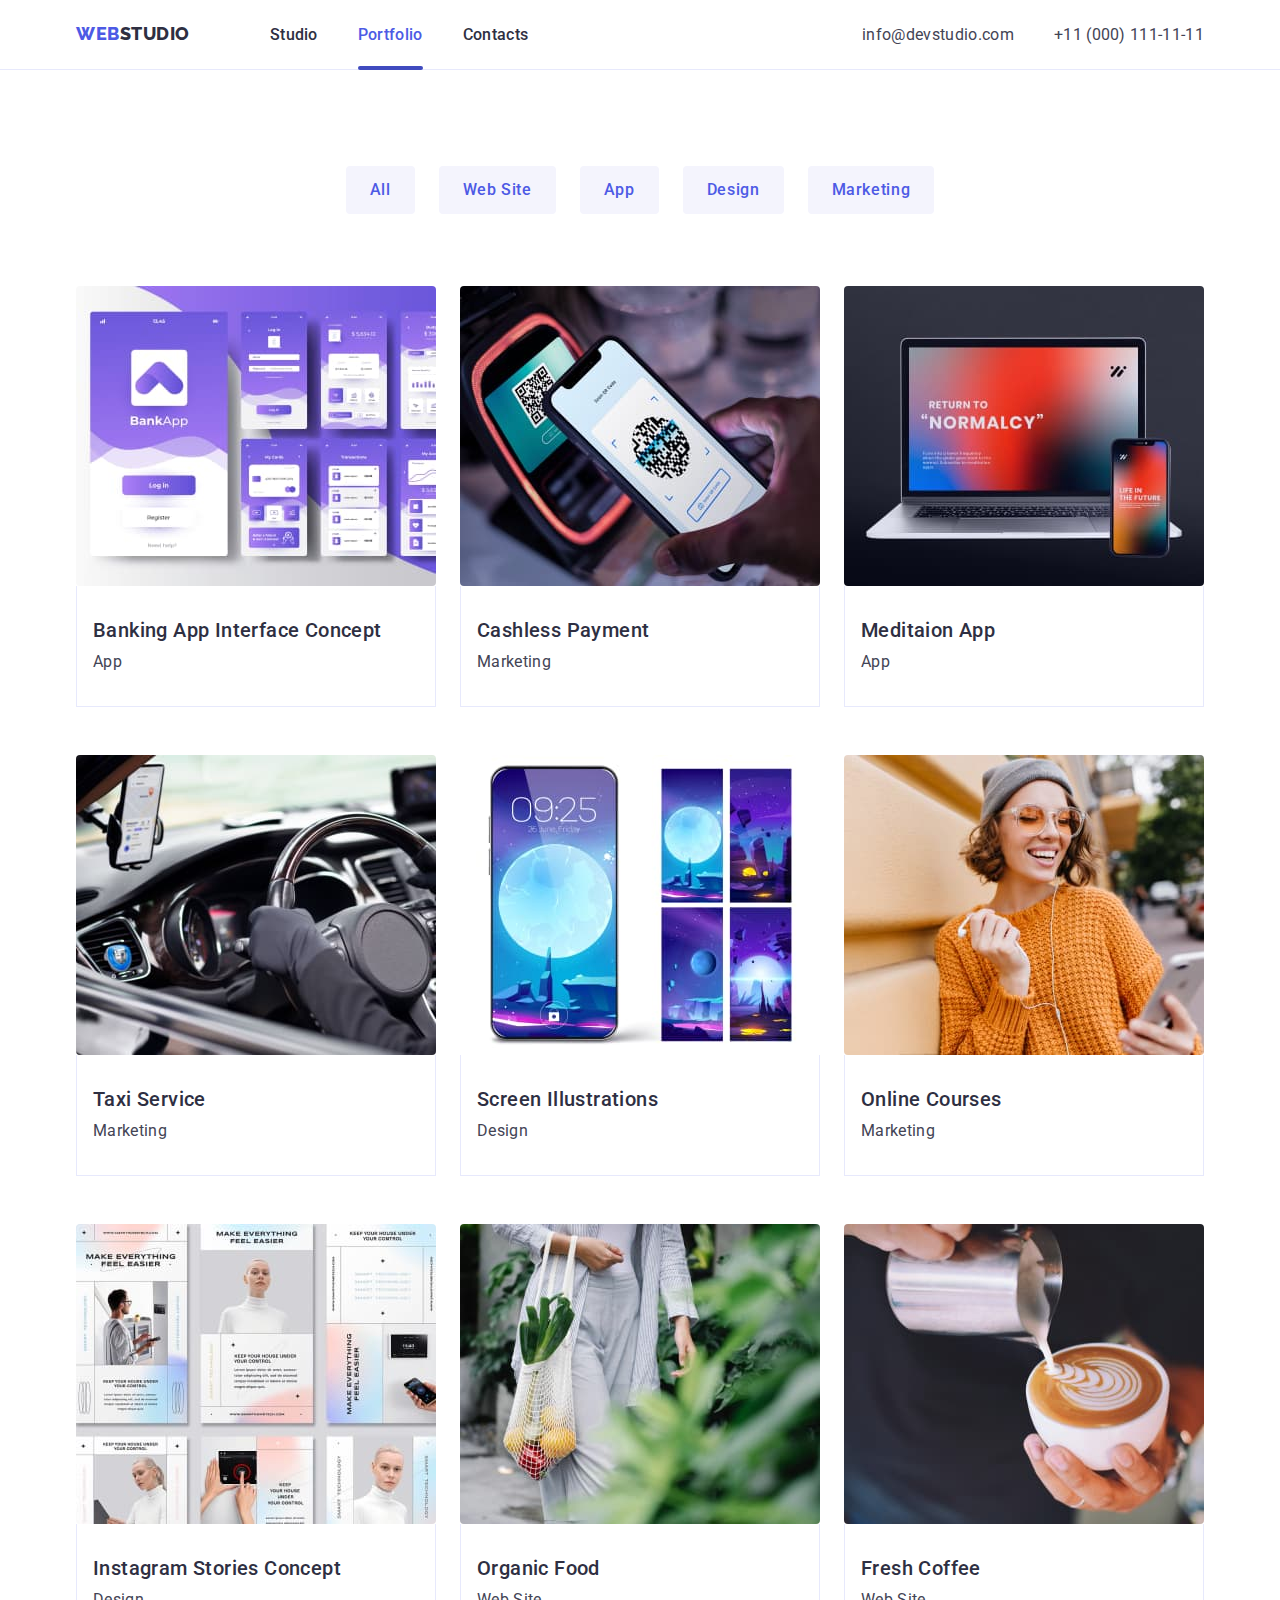
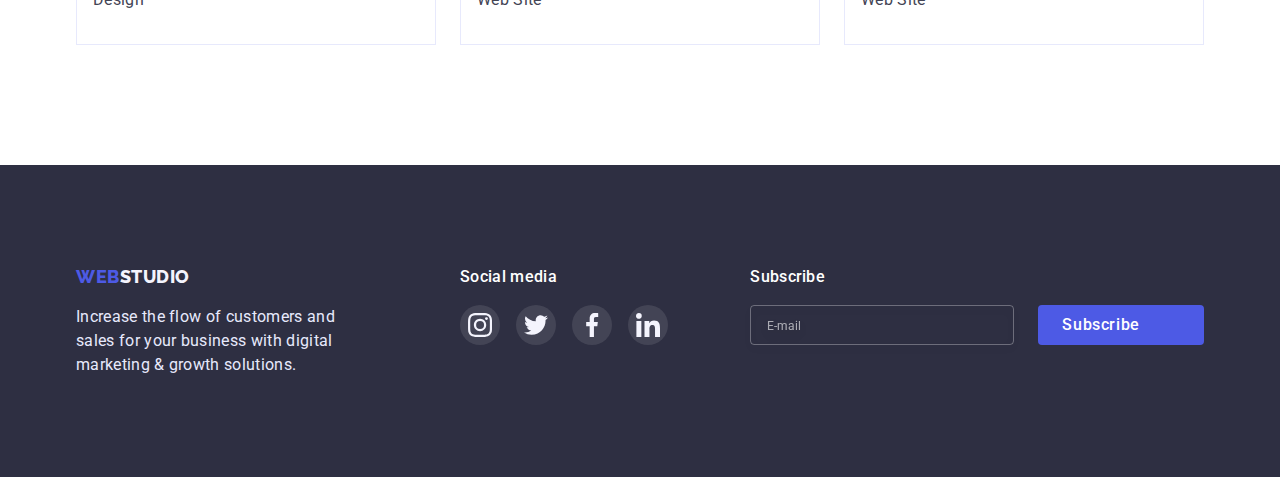
==== portfolio.html @ 15697e09 "Initial commit" ====
<!DOCTYPE html>
<html lang="en">
  <head>
    <meta charset="UTF-8" />
    <meta http-equiv="X-UA-Compatible" content="IE=edge" />
    <meta name="viewport" content="width=device-width, initial-scale=1.0" />
    <meta name="description" content="HomeWork Page" />
    <meta name="keywords" content="homework, Figma, GitHub" />
    <meta name="author" content="Dmytro Frolin" />
    <link rel="preconnect" href="https://fonts.googleapis.com" />
    <link rel="preconnect" href="https://fonts.gstatic.com" crossorigin />
    <link
      href="https://fonts.googleapis.com/css2?family=Raleway:ital,wght@0,800;1,800&family=Roboto:ital,wght@0,400;0,500;0,700;0,900;1,400;1,500;1,700;1,900&display=swap"
      rel="stylesheet"
    />
    <link
      rel="stylesheet"
      href="https://cdnjs.cloudflare.com/ajax/libs/modern-normalize/1.0.0/modern-normalize.min.css"
    />
    <link rel="stylesheet" href="./css/styles.css" />
    <title>Portfolio</title>
  </head>
  <body>
    <header class="header">
      <div class="container">
        <nav>
          <a class="header__logo" href="./index.html"
            ><span class="header__logo--iris">Web</span>Studio</a
          >
          <ul class="menu">
            <li class="menu__list">
              <a class="menu__list-text" href="./index.html">Studio</a>
            </li>
            <li class="menu__list">
              <a class="menu__list-text current" href="./portfolio.html">Portfolio</a>
            </li>
            <li class="menu__list">
              <a class="menu__list-text" href="#">Contacts</a>
            </li>
          </ul>
        </nav>
        <address class="addres">
          <ul class="address__list">
            <li class="address__link">
              <a class="address__link-text" href="mailto:info@devstudio.com">info@devstudio.com</a>
            </li>
            <li class="address__link">
              <a class="address__link-text" href="tel:+110001111111">+11 (000) 111-11-11</a>
            </li>
          </ul>
        </address>
      </div>
    </header>
    <main>
      <section class="portfolio">
        <div class="container">
          <h1 class="visually-hidden">Portfolio</h1>
          <ul class="filter">
            <li>
              <button class="filter__button" type="button">All</button>
            </li>
            <li>
              <button class="filter__button" type="button">Web Site</button>
            </li>
            <li>
              <button class="filter__button" type="button">App</button>
            </li>
            <li>
              <button class="filter__button" type="button">Design</button>
            </li>
            <li>
              <button class="filter__button" type="button">Marketing</button>
            </li>
          </ul>
          <ul class="portfolio__list">
            <li class="portfolio__item">
              <a class="portfolio__link" href="#">
                <div class="thumb">
                  <img
                    class="portfolio__image"
                    src="./images/bankingapp.jpg"
                    alt="Banking app"
                    width="360"
                  />
                  <div class="thumb__overlay">
                    <p class="thumb__text">
                      14 Stylish and User-Friendly App Design Concepts · Task Manager App · Calorie
                      Tracker App · Exotic Fruit Ecommerce App · Cloud Storage App
                    </p>
                  </div>
                </div>
                <div class="portfolio__wrapper">
                  <h2 class="portfolio__subtitle">Banking App Interface Concept</h2>
                  <p class="portfolio__text">App</p>
                </div>
              </a>
            </li>
            <li class="portfolio__item">
              <a class="portfolio__link" href="#">
                <div class="thumb">
                  <img
                    class="portfolio__image"
                    src="./images/cashlesspayment.jpg"
                    alt="Cashless payment"
                    width="360"
                  />
                  <div class="thumb__overlay">
                    <p class="thumb__text">
                      14 Stylish and User-Friendly App Design Concepts · Task Manager App · Calorie
                      Tracker App · Exotic Fruit Ecommerce App · Cloud Storage App
                    </p>
                  </div>
                </div>
                <div class="portfolio__wrapper">
                  <h2 class="portfolio__subtitle">Cashless Payment</h2>
                  <p class="portfolio__text">Marketing</p>
                </div>
              </a>
            </li>
            <li class="portfolio__item">
              <a class="portfolio__link" href="#">
                <div class="thumb">
                  <img
                    class="portfolio__image"
                    src="./images/mediationapp.jpg"
                    alt="Mediation app"
                    width="360"
                  />
                  <div class="thumb__overlay">
                    <p class="thumb__text">
                      14 Stylish and User-Friendly App Design Concepts · Task Manager App · Calorie
                      Tracker App · Exotic Fruit Ecommerce App · Cloud Storage App
                    </p>
                  </div>
                </div>
                <div class="portfolio__wrapper">
                  <h2 class="portfolio__subtitle">Meditaion App</h2>
                  <p class="portfolio__text">App</p>
                </div>
              </a>
            </li>
            <li class="portfolio__item">
              <a class="portfolio__link" href="#">
                <div class="thumb">
                  <img
                    class="portfolio__image"
                    src="./images/taxiservice.jpg"
                    alt="Taxi service"
                    width="360"
                  />
                  <div class="thumb__overlay">
                    <p class="thumb__text">
                      14 Stylish and User-Friendly App Design Concepts · Task Manager App · Calorie
                      Tracker App · Exotic Fruit Ecommerce App · Cloud Storage App
                    </p>
                  </div>
                </div>
                <div class="portfolio__wrapper">
                  <h2 class="portfolio__subtitle">Taxi Service</h2>
                  <p class="portfolio__text">Marketing</p>
                </div>
              </a>
            </li>
            <li class="portfolio__item">
              <a class="portfolio__link" href="#">
                <div class="thumb">
                  <img
                    class="portfolio__image"
                    src="./images/screenillustrations.jpg"
                    alt="Screen Illustrations"
                    width="360"
                  />
                  <div class="thumb__overlay">
                    <p class="thumb__text">
                      14 Stylish and User-Friendly App Design Concepts · Task Manager App · Calorie
                      Tracker App · Exotic Fruit Ecommerce App · Cloud Storage App
                    </p>
                  </div>
                </div>
                <div class="portfolio__wrapper">
                  <h2 class="portfolio__subtitle">Screen Illustrations</h2>
                  <p class="portfolio__text">Design</p>
                </div>
              </a>
            </li>
            <li class="portfolio__item">
              <a class="portfolio__link" href="#">
                <div class="thumb">
                  <img
                    class="portfolio__image"
                    src="./images/onlinecourses.jpg"
                    alt="Online courses"
                    width="360"
                  />
                  <div class="thumb__overlay">
                    <p class="thumb__text">
                      14 Stylish and User-Friendly App Design Concepts · Task Manager App · Calorie
                      Tracker App · Exotic Fruit Ecommerce App · Cloud Storage App
                    </p>
                  </div>
                </div>
                <div class="portfolio__wrapper">
                  <h2 class="portfolio__subtitle">Online Courses</h2>
                  <p class="portfolio__text">Marketing</p>
                </div>
              </a>
            </li>
            <li class="portfolio__item">
              <a class="portfolio__link" href="#">
                <div class="thumb">
                  <img
                    class="portfolio__image"
                    src="./images/instagramstories.jpg"
                    alt="Instagram stories concept"
                    width="360"
                  />
                  <div class="thumb__overlay">
                    <p class="thumb__text">
                      14 Stylish and User-Friendly App Design Concepts · Task Manager App · Calorie
                      Tracker App · Exotic Fruit Ecommerce App · Cloud Storage App
                    </p>
                  </div>
                </div>
                <div class="portfolio__wrapper">
                  <h2 class="portfolio__subtitle">Instagram Stories Concept</h2>
                  <p class="portfolio__text">Design</p>
                </div>
              </a>
            </li>
            <li class="portfolio__item">
              <a class="portfolio__link" href="#">
                <div class="thumb">
                  <img
                    class="portfolio__image"
                    src="./images/organicfood.jpg"
                    alt="Organic food"
                    width="360"
                  />
                  <div class="thumb__overlay">
                    <p class="thumb__text">
                      14 Stylish and User-Friendly App Design Concepts · Task Manager App · Calorie
                      Tracker App · Exotic Fruit Ecommerce App · Cloud Storage App
                    </p>
                  </div>
                </div>
                <div class="portfolio__wrapper">
                  <h2 class="portfolio__subtitle">Organic Food</h2>
                  <p class="portfolio__text">Web Site</p>
                </div>
              </a>
            </li>
            <li class="portfolio__item">
              <a class="portfolio__link" href="#">
                <div class="thumb">
                  <img
                    class="portfolio__image"
                    src="./images/freshcoffee.jpg"
                    alt="Fresh coffee"
                    width="360"
                  />
                  <div class="thumb__overlay">
                    <p class="thumb__text">
                      14 Stylish and User-Friendly App Design Concepts · Task Manager App · Calorie
                      Tracker App · Exotic Fruit Ecommerce App · Cloud Storage App
                    </p>
                  </div>
                </div>
                <div class="portfolio__wrapper">
                  <h2 class="portfolio__subtitle">Fresh Coffee</h2>
                  <p class="portfolio__text">Web Site</p>
                </div>
              </a>
            </li>
          </ul>
        </div>
      </section>
    </main>
    <footer class="footer">
      <div class="container">
        <div class="wrapper--first">
          <a class="footer__logo" href="./index.html">
            <span class="footer__logo--iris">Web</span>Studio
          </a>
          <p class="footer__text">
            Increase the flow of customers and sales for your business with digital marketing &
            growth solutions.
          </p>
        </div>
        <div class="wrapper--second">
          <p class="footer-icon__text">Social media</p>
          <ul class="footer-icon__list">
            <li class="footer-icon__item">
              <a class="footer-icon__link" href="#">
                <svg class="footer-icon__icon" width="24" height="24">
                  <use href="./images/icons.svg#instagram-2"></use>
                </svg>
              </a>
            </li>
            <li class="footer-icon__item">
              <a class="footer-icon__link" href="#">
                <svg class="footer-icon__icon" width="24" height="24">
                  <use href="./images/icons.svg#twitter-2"></use>
                </svg>
              </a>
            </li>
            <li class="footer-icon__item">
              <a class="footer-icon__link" href="#">
                <svg class="footer-icon__icon" width="24" height="24">
                  <use href="./images/icons.svg#facebook-2"></use>
                </svg>
              </a>
            </li>
            <li class="footer-icon__item">
              <a class="footer-icon__link" href="#">
                <svg class="footer-icon__icon" width="24" height="24">
                  <use href="./images/icons.svg#linkedin-2"></use>
                </svg>
              </a>
            </li>
          </ul>
        </div>
        <div class="wrapper--third">
          <p class="subscribe">subscribe</p>
          <form autocomplete="off" method="POST" action="javascript:void(0);" class="footer-form">
            <input
              class="footer-form__input"
              name="subscribe-email"
              type="email"
              placeholder="E-mail"
              required
            />
            <button type="submit">
              Subscribe
              <svg width="24" height="24">
                <use href="./images/icons.svg#paperplane"></use>
              </svg>
            </button>
          </form>
        </div>
      </div>
    </footer>
    <script src="./js/modal.js"></script>
  </body>
</html>
---- css/styles.css ----
:root {
  --color__iris: #4d5ae5;
  --color__ocean: #404bbf;
  --color__navy-blue: #2e2f42;
  --color__green: #31d0aa;
  --color__slate: #434455;
  --color__light-slate: #8e8f99;
  --color__cornflower: #e7e9fc;
  --color__cloud: #f4f4fd;
  --color__navy-blue-modal: #2e2f42;
  --color__grey: #2e2f42;
  --color__white: #ffffff;
  --font__primary: 'Roboto';
  --font__secondary: 'Raleway';
  --cubic-bezier: cubic-bezier(0.4, 0, 0.2, 1);
  --transition-duration: 250ms;
}

/* ========== Reset ========== */
h1,
h2,
h3,
h4,
h5,
h6,
p {
  margin: 0;
}
textarea {
  display: block;
}
input:hover,
input:focus {
  outline: none;
}
img {
  display: block;
  cursor: pointer;
  border: none;
  border-radius: 4px;
}
button {
  display: block;
  cursor: pointer;
  border: none;
  border-radius: 4px;
}
ul,
ol {
  list-style: none;
  margin: 0;
  padding-left: 0;
}
a {
  text-decoration: none;
}

body {
  font-family: var(--font__primary, 'Arial', sans-serif);
  color: var(--color__slate);
  background-color: var(--color__white);
  font-size: 16px;
}
.container {
  width: 100%;
  max-width: 1158px;
  padding-left: 15px;
  padding-right: 15px;
  margin: 0 auto;
}
.section {
  padding-top: 120px;
}

/* ========== hidden elements class ========== */
.visually-hidden {
  position: absolute;
  white-space: nowrap;
  width: 1px;
  height: 1px;
  overflow: hidden;
  border: 0;
  padding: 0;
  clip: rect(0 0 0 0);
  clip-path: inset(50%);
  margin: -1px;
}

/* ========== Header ========== */
.header {
  border-bottom: 1px solid var(--color__cornflower);
}
.header .container {
  display: flex;
  align-items: center;
}
.header__logo {
  margin-right: 76px;
  font-family: var(--font__secondary, 'Arial', sans-serif);
  font-weight: 800;
  font-size: 18px;
  line-height: 1.33;
  letter-spacing: 0.03em;
  text-transform: uppercase;
  color: var(--color__navy-blue);
}
.header__logo--iris {
  color: var(--color__iris);
}
.menu {
  display: inline-flex;
}
.menu__list {
  margin-right: 40px;
}
.menu__list:last-child {
  margin-right: 0;
}
.menu__list-text {
  display: inline-block;
  position: relative;
  padding-top: 24px;
  padding-bottom: 24px;
  font-weight: 500;
  line-height: 1.33;
  letter-spacing: 0.02em;
  color: var(--color__navy-blue);
  transition: color var(--transition-duration) var(--cubic-bezier);
}
.menu__list-text:hover,
.menu__list-text:focus {
  color: var(--color__ocean);
}
.current.menu__list-text::after {
  content: '';
  position: absolute;
  display: block;
  left: 0;
  bottom: -1px;
  width: 100%;
  height: 4px;
  border-radius: 2px;
  background-color: var(--color__ocean);
}
.current {
  color: var(--color__iris);
}
.addres {
  margin-left: auto;
}
.address__list {
  display: flex;
}
.address__link {
  margin-right: 40px;
}
.address__link:last-child {
  margin-right: 0;
}
.address__link-text {
  line-height: 1.5;
  letter-spacing: 0.02em;
  color: var(--color__slate);
  font-style: normal;
  transition: color var(--transition-duration) var(--cubic-bezier);
}
.address__link-text:hover,
.address__link-text:focus {
  color: var(--color__ocean);
}

/* ========== Footer ========== */
.footer {
  padding-top: 100px;
  padding-bottom: 100px;
  background-color: var(--color__navy-blue);
}
.footer .container {
  display: flex;
}
.wrapper--first {
  margin-right: 120px;
}
.footer__logo {
  display: block;
  margin-bottom: 16px;
  font-family: var(--font__secondary, 'Arial', sans-serif);
  font-weight: 800;
  font-size: 18px;
  line-height: 1.33;
  letter-spacing: 0.03em;
  text-transform: uppercase;
  color: var(--color__cloud);
}
.footer__logo--iris {
  color: var(--color__iris);
}
.footer__text {
  width: 264px;
  line-height: 1.5;
  letter-spacing: 0.02em;
  color: var(--color__cornflower);
}
.footer-icon__text {
  margin-bottom: 16px;
  font-weight: 500;
  font-size: 16px;
  line-height: 1.5;
  letter-spacing: 0.02em;
  color: var(--color__white);
}
.footer-icon__list {
  display: flex;
  gap: 16px;
}
.footer-icon__link {
  display: flex;
  justify-content: center;
  align-items: center;
  width: 40px;
  height: 40px;
  background-color: rgba(255, 255, 255, 0.1);
  border-radius: 50%;
  transition: background-color var(--transition-duration) var(--cubic-bezier);
}
.footer-icon__link:hover,
.footer-icon__link:focus {
  background-color: var(--color__green);
}
.wrapper--third {
  margin-left: auto;
}
.subscribe {
  margin-bottom: 16px;
  font-weight: 500;
  font-size: 16px;
  line-height: 1.5;
  letter-spacing: 0.02em;
  color: var(--color__white);
  text-transform: capitalize;
}
.footer-form {
  display: flex;
  gap: 24px;
}
.footer-form__input {
  width: 264px;
  padding: 8px 16px;
  background-color: transparent;
  border: 1px solid rgba(255, 255, 255, 0.3);
  filter: drop-shadow(0px 4px 4px rgba(0, 0, 0, 0.15));
  border-radius: 4px;
  color: var(--color__white);
  transition: border-color var(--transition-duration) var(--cubic-bezier);
}
.footer-form__input::placeholder {
  font-size: 12px;
  line-height: 2;
  color: rgba(255, 255, 255, 0.6);
}
.footer-form__input:focus,
.footer-form__input:hover {
  border-color: var(--color__iris);
}
.footer-form button[type='submit'] {
  display: flex;
  gap: 16px;
  padding: 8px 24px;
  font-weight: 500;
  font-size: 16px;
  line-height: 1.5;
  letter-spacing: 0.04em;
  color: var(--color__white);
  background-color: var(--color__iris);
  border-radius: 4px;
  transition: background-color var(--transition-duration) var(--cubic-bezier);
}
.footer-form button[type='submit']:hover,
.footer-form button[type='submit']:focus {
  background-color: var(--color__ocean);
}

/* ========== Main section ========== */
.main-section {
  padding-top: 188px;
  padding-bottom: 188px;
  margin: 0 auto;
  background-image: linear-gradient(rgba(46, 47, 66, 0.7), rgba(46, 47, 66, 0.7)),
    url(../images/people.jpg);
  background-size: cover;
  background-repeat: no-repeat;
  max-width: 1440px;
  height: 600px;
  background-color: var(--color__navy-blue);
}
.main-section__title {
  width: 500px;
  margin: 0 auto 48px auto;
  font-weight: 700;
  font-size: 56px;
  line-height: 1.07;
  text-align: center;
  letter-spacing: 0.02em;
  color: var(--color__white);
}
.main-section__button {
  margin: 0 auto;
  background-color: var(--color__iris);
  box-shadow: 0px 4px 4px rgba(0, 0, 0, 0.15);
  border-color: transparent;
  font-weight: 500;
  line-height: 1.5;
  letter-spacing: 0.04em;
  color: var(--color__white);
  padding: 16px 32px;
  font-family: inherit;
  font-size: 16px;
  transition: background-color var(--transition-duration) var(--cubic-bezier),
    box-shadow var(--transition-duration) var(--cubic-bezier),
    color var(--transition-duration) var(--cubic-bezier);
}
.main-section__button:active,
.main-section__button:focus,
.main-section__button:hover {
  background-color: var(--color__ocean);
  box-shadow: 0px 3px 1px rgba(0, 0, 0, 0.1), 0px 2px 1px rgba(0, 0, 0, 0.08),
    0px 2px 2px rgba(0, 0, 0, 0.12);
  color: var(--color__white);
}
.main-section__button:active .is-hidden {
  opacity: 1;
}
.backdrop {
  position: fixed;
  top: 0;
  left: 0;
  width: 100%;
  height: 100%;
  background-color: rgba(46, 47, 66, 0.4);
  transition: opacity var(--transition-duration) var(--cubic-bezier),
    visibility var(--transition-duration) var(--cubic-bezier);
}
.backdrop.is-hidden {
  visibility: hidden;
  opacity: 0;
  pointer-events: none;
}
.backdrop.is-hidden .modal {
  transform: translate(-50%, -50%) scale(0.8);
}

/* ========== Modal Window ========== */
.modal {
  position: absolute;
  top: 50%;
  left: 50%;
  min-width: 408px;
  min-height: 576px;
  padding: 72px 24px 24px;
  background-color: #fcfcfc;
  box-shadow: 0px 1px 1px rgba(0, 0, 0, 0.14), 0px 1px 3px rgba(0, 0, 0, 0.12),
    0px 2px 1px rgba(0, 0, 0, 0.2);
  border-radius: 4px;
  transform: translate(-50%, -50%) scale(1);
  transition: transform var(--transition-duration) var(--cubic-bezier);
}
.modal__button {
  display: flex;
  justify-content: center;
  align-items: center;
  position: absolute;
  top: 24px;
  right: 24px;
  width: 24px;
  height: 24px;
  background-color: var(--color__cornflower);
  border: 1px solid rgba(0, 0, 0, 0.1);
  border-radius: 50%;
  transform: scale(1);
  transition: transform var(--transition-duration) var(--cubic-bezier),
    background-color var(--transition-duration) var(--cubic-bezier);
}
.modal__button::before {
  position: absolute;
  content: '';
  border-bottom: 1px solid #000000;
  width: 8px;
  transform: rotate(-45deg);
  transition: border-color var(--transition-duration) var(--cubic-bezier);
}
.modal__button::after {
  position: absolute;
  content: '';
  border-bottom: 1px solid #000000;
  width: 8px;
  height: 1px;
  transform: rotate(45deg);
  transition: border-color var(--transition-duration) var(--cubic-bezier);
}
.modal__button:hover,
.modal__button:focus {
  background-color: var(--color__ocean);
}
.modal__button:hover::before,
.modal__button:hover::after,
.modal__button:focus::before,
.modal__button:focus::after {
  border-color: var(--color__white);
}
.modal__title {
  margin-bottom: 16px;
  font-weight: 500;
  font-size: 16px;
  line-height: 1.5;
  text-align: center;
  letter-spacing: 0.02em;
  color: var(--color__navy-blue);
}
.modal-form__label {
  display: block;
  margin-bottom: 8px;
}
.modal-form__label--last {
  display: block;
  margin-bottom: 16px;
}
.modal-form__wrapper {
  position: relative;
}
.modal-form__wrapper svg {
  position: absolute;
  top: 50%;
  left: 16px;
  transform: translateY(-50%);
  transition: fill var(--transition-duration) var(--cubic-bezier);
}
.modal-form__text {
  display: inline-block;
  margin-bottom: 4px;
  font-size: 12px;
  letter-spacing: 0.01em;
  line-height: 1.17;
  color: var(--color__light-slate);
}
.modal-form__input {
  width: 100%;
  height: 40px;
  padding: 11px 38px;
  border: 1px solid rgba(33, 33, 33, 0.2);
  border-radius: 4px;
  background-color: transparent;
  transition: border-color var(--transition-duration) var(--cubic-bezier);
}
.modal-form__input:focus,
.modal-form__input:hover {
  border-color: var(--color__iris);
}
.modal-form__input:focus + svg,
.modal-form__input:hover + svg {
  fill: var(--color__iris);
}
.modal-form__label--last textarea {
  width: 100%;
  height: 120px;
  padding: 8px 16px;
  resize: none;
  border: 1px solid rgba(33, 33, 33, 0.2);
  border-radius: 4px;
  background-color: transparent;
  transition: border-color var(--transition-duration) var(--cubic-bezier);
  outline: none;
}
.modal-form__label--last textarea:hover,
.modal-form__label--last textarea:focus {
  border-color: var(--color__iris);
}
.modal-form__label--last textarea::placeholder {
  font-size: 12px;
  line-height: 1.17;
  letter-spacing: 0.04em;
  color: rgba(117, 117, 117, 0.5);
}
.modal-form__inner {
  margin-bottom: 24px;
  display: flex;
  text-align: center;
}
.modal-form__checkbox {
  appearance: none;
}
.modal-form__terms-text {
  display: flex;
  text-align: center;
  font-size: 12px;
  line-height: 1.4;
  letter-spacing: 0.04em;
  color: #757575;
}
.modal-form__terms-text::before {
  content: '';
  width: 16px;
  height: 16px;
  margin-right: 8px;
  border: 1.25px solid #2e2f42;
  border-radius: 2px;
}
.modal-form__checkbox:checked + .modal-form__terms-text::before {
  background-image: url(../images/checkbox-icon.svg);
  background-size: contain;
  background-origin: border-box;
  border: transparent;
}
.modal-form__link {
  font-size: 12px;
  line-height: 1.4;
  letter-spacing: 0.04em;
  text-decoration: underline;
  color: var(--color__iris);
  transition: color var(--transition-duration) var(--cubic-bezier);
}
.modal-form__link:focus,
.modal-form__link:hover {
  color: var(--color__ocean);
}
.modal-form__button {
  width: 169px;
  height: 56px;
  margin: 0 auto;
  padding: 16px 32px;
  font-weight: 500;
  font-size: 16px;
  line-height: 1.5;
  letter-spacing: 0.04em;
  color: var(--color__white);
  background-color: var(--color__iris);
  box-shadow: 0px 4px 4px rgba(0, 0, 0, 0.15);
  border-radius: 4px;
  transition: color var(--transition-duration) var(--cubic-bezier),
    background-color var(--transition-duration) var(--cubic-bezier),
    box-shadow var(--transition-duration) var(--cubic-bezier);
}
.modal-form__button:active,
.modal-form__button:focus,
.modal-form__button:hover {
  background-color: var(--color__ocean);
  box-shadow: 0px 3px 1px rgba(0, 0, 0, 0.1), 0px 2px 1px rgba(0, 0, 0, 0.08),
    0px 2px 2px rgba(0, 0, 0, 0.12);
  color: var(--color__white);
}

/* ========== Features section ========== */
.features {
  display: flex;
  gap: 24px;
}
.features__wrapper {
  display: inline-flex;
  justify-content: center;
  align-items: center;
  width: 100%;
  height: 112px;
  margin-bottom: 8px;
  background-color: var(--color__cloud);
  border-radius: 4px;
}
.features__title {
  margin-bottom: 8px;
  font-weight: 500;
  font-size: 20px;
  line-height: 1.2;
  letter-spacing: 0.02em;
  color: var(--color__navy-blue);
}
.features__text {
  width: 264px; /*  otherwise, all blocks will be with different sizes, 
                    not per Figma */
  line-height: 1.5;
  letter-spacing: 0.02em;
  font-size: 16px;
}

/* ========== What are we doing ========== */
.our-work {
  padding-bottom: 120px;
}
.our-work__title {
  margin-bottom: 72px;
  font-weight: 700;
  font-size: 36px;
  line-height: 1.11;
  text-align: center;
  letter-spacing: 0.02em;
  text-transform: capitalize;
  color: var(--color__navy-blue);
}
.our-work__list {
  display: flex;
  justify-content: space-between;
}

/* ========== Our team ========== */
.our-team {
  padding-bottom: 120px;
  background-color: var(--color__cloud);
}
.our-team__title {
  margin-bottom: 72px;
  font-weight: 700;
  font-size: 36px;
  line-height: 1.11;
  text-align: center;
  letter-spacing: 0.02em;
  text-transform: capitalize;
  color: var(--color__navy-blue);
}
.our-team__list {
  display: flex;
  gap: 24px;
}
.our-team__item {
  background-color: var(--color__white);
  box-shadow: 0px 1px 6px rgba(46, 47, 66, 0.08), 0px 1px 1px rgba(46, 47, 66, 0.16),
    0px 2px 1px rgba(46, 47, 66, 0.08);
  border-radius: 0px 0px 4px 4px;
}
.our-team__subtitle {
  margin-bottom: 8px;
  font-weight: 500;
  font-size: 20px;
  line-height: 1.2;
  text-align: center;
  letter-spacing: 0.02em;
  color: var(--color__navy-blue);
}
.our-team__text {
  margin-bottom: 8px;
  line-height: 1.5;
  text-align: center;
  letter-spacing: 0.02em;
}
.our-team__wrapper {
  padding-top: 32px;
  padding-bottom: 32px;
}
.logo__list {
  display: flex;
  justify-content: center;
  gap: 24px;
}
.logo__link {
  display: flex;
  justify-content: center;
  align-items: center;
  width: 40px;
  height: 40px;
  background-color: var(--color__iris);
  border-radius: 50%;
  transition: background-color var(--transition-duration) var(--cubic-bezier);
}
.logo__link:hover,
.logo__link:focus {
  background-color: var(--color__ocean);
}

/* ========== Customers ========== */
.customers {
  padding-top: 120px;
  padding-bottom: 120px;
}
.customers__title {
  margin-bottom: 72px;
  font-weight: 700;
  font-size: 36px;
  line-height: 1.11;
  text-align: center;
  letter-spacing: 0.02em;
  text-transform: capitalize;
  color: var(--color__navy-blue);
}
.customers__list {
  display: flex;
  gap: 24px;
}
.customers__link {
  display: flex;
  justify-content: center;
  align-items: center;
  width: 168px;
  height: 88px;
  border: 1px solid currentColor;
  border-radius: 4px;
  color: var(--color__light-slate);
  transition: color var(--transition-duration) var(--cubic-bezier);
}
.customers__link:hover,
.customers__link:focus {
  color: var(--color__ocean);
}
.customer__icon {
  fill: currentColor;
}

/* ========== Portfolio ========== */
.portfolio {
  padding-top: 96px;
  padding-bottom: 120px;
}
.filter {
  display: flex;
  gap: 24px;
  margin-bottom: 72px;
  justify-content: center;
}
.filter__button {
  box-sizing: border-box;
  background-color: var(--color__cloud);
  font-weight: 500;
  line-height: 1.5;
  text-align: center;
  letter-spacing: 0.04em;
  color: var(--color__iris);
  padding: 12px 24px;
  font-family: inherit;
  font-size: 16px;
  transition: background-color var(--transition-duration) var(--cubic-bezier),
    color var(--transition-duration) var(--cubic-bezier),
    box-shadow var(--transition-duration) var(--cubic-bezier);
}
.filter__button:active,
.filter__button:focus,
.filter__button:hover {
  background-color: var(--color__ocean);
  box-shadow: 0px 3px 1px rgba(0, 0, 0, 0.1), 0px 2px 1px rgba(0, 0, 0, 0.08),
    0px 2px 2px rgba(0, 0, 0, 0.12);
  color: var(--color__white);
  border-color: transparent;
}
.portfolio__list {
  display: flex;
  flex-wrap: wrap;
  gap: 48px 24px;
}
.portfolio__item {
  width: 360px;
}
.portfolio__subtitle {
  margin-bottom: 8px;
  font-weight: 500;
  font-size: 20px;
  line-height: 1.2;
  letter-spacing: 0.02em;
  color: var(--color__navy-blue);
}
.portfolio__text {
  line-height: 1.5;
  letter-spacing: 0.02em;
  color: var(--color__slate);
}
.portfolio__wrapper {
  padding: 32px 16px;
  border-right: 1px solid var(--color__cornflower);
  border-bottom: 1px solid var(--color__cornflower);
  border-left: 1px solid var(--color__cornflower);
}
.portfolio__link {
  display: block;
  transition: box-shadow var(--transition-duration) var(--cubic-bezier);
}
.portfolio__link:hover,
.portfolio__link:focus {
  box-shadow: 0px 1px 6px rgba(46, 47, 66, 0.08), 0px 1px 1px rgba(46, 47, 66, 0.16),
    0px 2px 1px rgba(46, 47, 66, 0.08);
}
.thumb {
  position: relative;
  overflow: hidden;
}
.thumb__overlay {
  position: absolute;
  width: 100%;
  height: 100%;
  opacity: 1;
  background-color: var(--color__iris);
  padding: 40px 32px;
  transition: transform var(--transition-duration) var(--cubic-bezier);
}
.thumb__text {
  font-size: 16px;
  line-height: 1.5;
  letter-spacing: 0.02em;
  color: var(--color__cloud);
}
.portfolio__link:hover .thumb__overlay,
.portfolio__link:focus .thumb__overlay {
  transform: translateY(-100%);
}
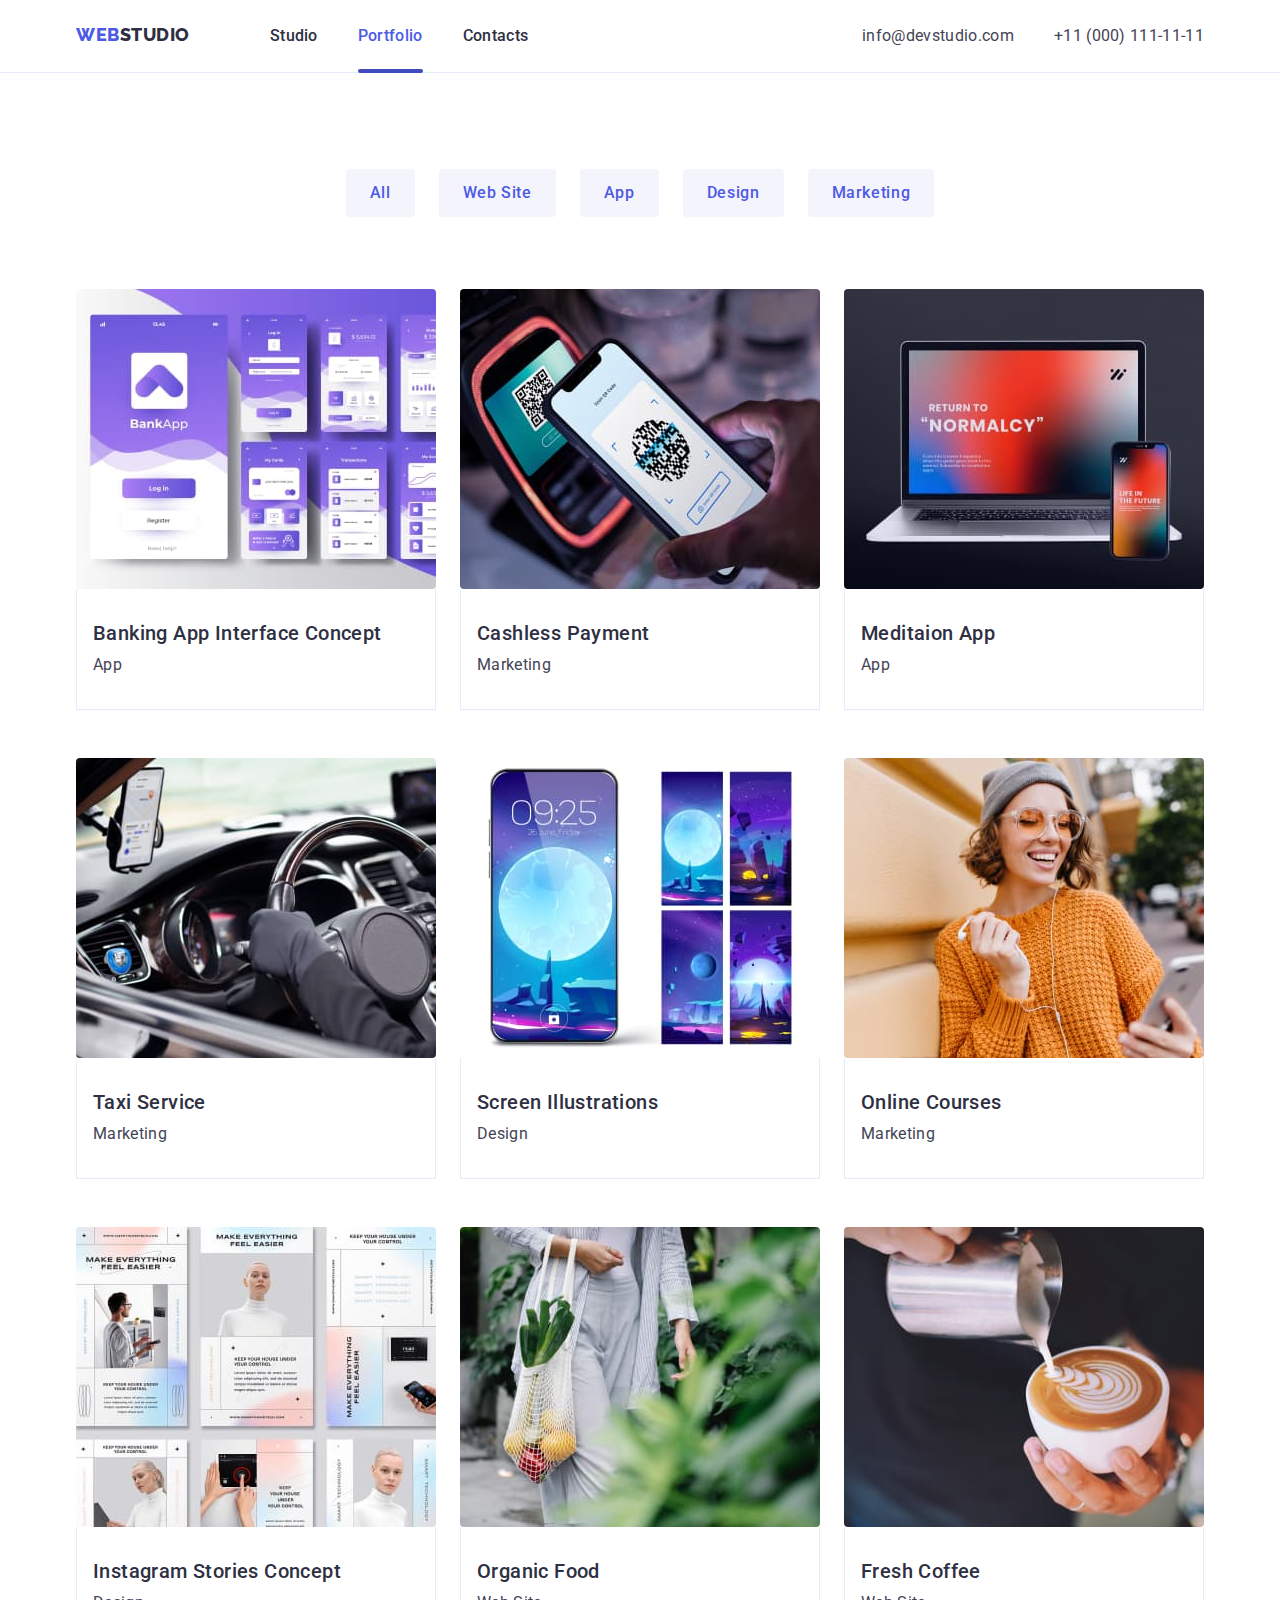
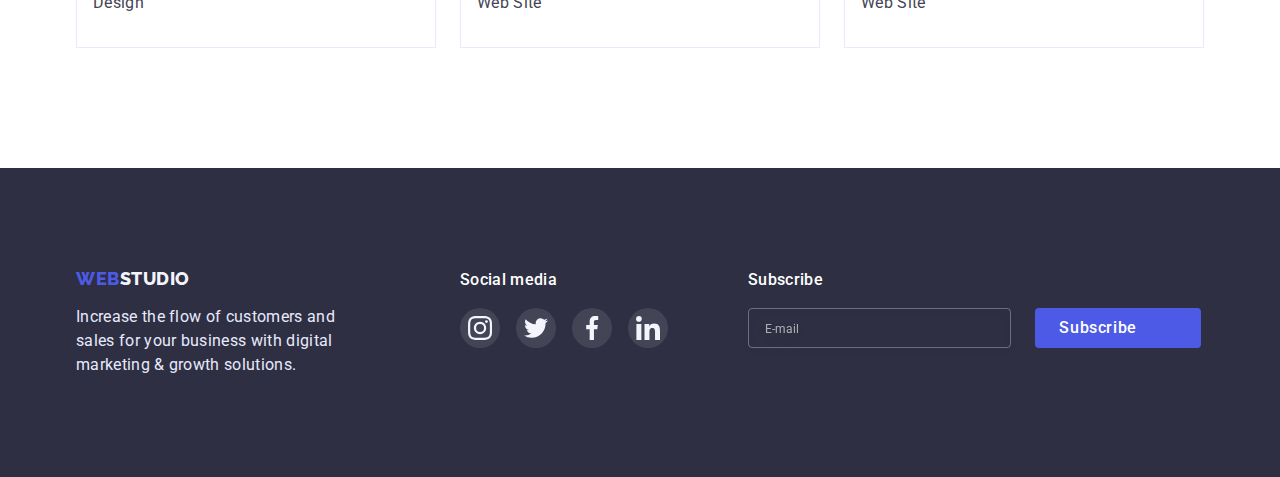
==== commit 4210a409: "commit" ====
--- a/portfolio.html
+++ b/portfolio.html
@@ -1,23 +1,24 @@
 <!DOCTYPE html>
 <html lang="en">
   <head>
-    <meta charset="UTF-8" />
-    <meta http-equiv="X-UA-Compatible" content="IE=edge" />
-    <meta name="viewport" content="width=device-width, initial-scale=1.0" />
-    <meta name="description" content="HomeWork Page" />
-    <meta name="keywords" content="homework, Figma, GitHub" />
-    <meta name="author" content="Dmytro Frolin" />
-    <link rel="preconnect" href="https://fonts.googleapis.com" />
-    <link rel="preconnect" href="https://fonts.gstatic.com" crossorigin />
+    <meta charset="UTF-8">
+    <meta http-equiv="X-UA-Compatible" content="IE=edge">
+    <meta name="viewport" content="width=device-width, initial-scale=1.0">
+    <meta name="description" content="HomeWork Page">
+    <meta name="keywords" content="homework, Figma, GitHub">
+    <meta name="author" content="Dmytro Frolin">
+    <link rel="preconnect" href="https://fonts.googleapis.com">
+    <link rel="preconnect" href="https://fonts.gstatic.com" crossorigin>
     <link
       href="https://fonts.googleapis.com/css2?family=Raleway:ital,wght@0,800;1,800&family=Roboto:ital,wght@0,400;0,500;0,700;0,900;1,400;1,500;1,700;1,900&display=swap"
       rel="stylesheet"
-    />
+    >
     <link
       rel="stylesheet"
       href="https://cdnjs.cloudflare.com/ajax/libs/modern-normalize/1.0.0/modern-normalize.min.css"
-    />
-    <link rel="stylesheet" href="./css/styles.css" />
+    >
+    <link rel="stylesheet" href="./css/styles.css">
+    <link rel="stylesheet" href="./css/media.css">
     <title>Portfolio</title>
   </head>
   <body>
@@ -81,7 +82,7 @@
                     src="./images/bankingapp.jpg"
                     alt="Banking app"
                     width="360"
-                  />
+                  >
                   <div class="thumb__overlay">
                     <p class="thumb__text">
                       14 Stylish and User-Friendly App Design Concepts · Task Manager App · Calorie
@@ -103,7 +104,7 @@
                     src="./images/cashlesspayment.jpg"
                     alt="Cashless payment"
                     width="360"
-                  />
+                  >
                   <div class="thumb__overlay">
                     <p class="thumb__text">
                       14 Stylish and User-Friendly App Design Concepts · Task Manager App · Calorie
@@ -125,7 +126,7 @@
                     src="./images/mediationapp.jpg"
                     alt="Mediation app"
                     width="360"
-                  />
+                  >
                   <div class="thumb__overlay">
                     <p class="thumb__text">
                       14 Stylish and User-Friendly App Design Concepts · Task Manager App · Calorie
@@ -147,7 +148,7 @@
                     src="./images/taxiservice.jpg"
                     alt="Taxi service"
                     width="360"
-                  />
+                  >
                   <div class="thumb__overlay">
                     <p class="thumb__text">
                       14 Stylish and User-Friendly App Design Concepts · Task Manager App · Calorie
@@ -169,7 +170,7 @@
                     src="./images/screenillustrations.jpg"
                     alt="Screen Illustrations"
                     width="360"
-                  />
+                  >
                   <div class="thumb__overlay">
                     <p class="thumb__text">
                       14 Stylish and User-Friendly App Design Concepts · Task Manager App · Calorie
@@ -191,7 +192,7 @@
                     src="./images/onlinecourses.jpg"
                     alt="Online courses"
                     width="360"
-                  />
+                  >
                   <div class="thumb__overlay">
                     <p class="thumb__text">
                       14 Stylish and User-Friendly App Design Concepts · Task Manager App · Calorie
@@ -213,7 +214,7 @@
                     src="./images/instagramstories.jpg"
                     alt="Instagram stories concept"
                     width="360"
-                  />
+                  >
                   <div class="thumb__overlay">
                     <p class="thumb__text">
                       14 Stylish and User-Friendly App Design Concepts · Task Manager App · Calorie
@@ -235,7 +236,7 @@
                     src="./images/organicfood.jpg"
                     alt="Organic food"
                     width="360"
-                  />
+                  >
                   <div class="thumb__overlay">
                     <p class="thumb__text">
                       14 Stylish and User-Friendly App Design Concepts · Task Manager App · Calorie
@@ -257,7 +258,7 @@
                     src="./images/freshcoffee.jpg"
                     alt="Fresh coffee"
                     width="360"
-                  />
+                  >
                   <div class="thumb__overlay">
                     <p class="thumb__text">
                       14 Stylish and User-Friendly App Design Concepts · Task Manager App · Calorie
@@ -328,7 +329,7 @@
               type="email"
               placeholder="E-mail"
               required
-            />
+            >
             <button type="submit">
               Subscribe
               <svg width="24" height="24">
--- a/css/styles.css
+++ b/css/styles.css
@@ -63,15 +63,11 @@
 }
 .container {
   width: 100%;
-  max-width: 1158px;
+  /* max-width: 1158px; */
   padding-left: 15px;
   padding-right: 15px;
   margin: 0 auto;
 }
-.section {
-  padding-top: 120px;
-}
-
 /* ========== hidden elements class ========== */
 .visually-hidden {
   position: absolute;
@@ -86,16 +82,90 @@
   margin: -1px;
 }
 
+/* ========== Header Menu Mobile ========== */
+.menu-mob {
+  width: 100%;
+  height: 100%;
+  position: fixed;
+  top: 0;
+  z-index: 1;
+  display: flex;
+  flex-direction: column;
+  justify-content: space-between;
+  padding: 24px 24px 40px 40px;
+  background-color: white;
+  overflow: auto;
+}
+.menu-mob__close-btn {
+  position: relative;
+  width: 24px;
+  height: 24px;
+  margin-left: auto;
+  margin-bottom: 32px;
+  background-color: transparent;
+  border-radius: 50%;
+  border: 1px solid var(--color__cornflower);
+}
+.menu-mob__close-ico {
+  position: absolute;
+  top: 7.3px;
+  left: 7.2px;
+}
+.menu-mob__item:not(:last-child) {
+  margin-bottom: 40px;
+}
+.menu-mob__item-text {
+  font-weight: 700;
+  font-size: 36px;
+  line-height: 1.11;
+  letter-spacing: 0.02em;
+  text-transform: capitalize;
+  color: var(--color__navy-blue);
+}
+.menu-mob__address {
+  width: 353px;
+  margin-right: auto;
+  margin-bottom: 48px;
+  font-style: normal;
+}
+.menu-mob__address-item:first-child {
+  margin-bottom: 40px;
+}
+.menu-mob__address-tel {
+  font-weight: 700;
+  font-size: 36px;
+  line-height: 1.11;
+  letter-spacing: 0.02em;
+  text-transform: capitalize;
+  color: var(--color__iris);
+}
+.menu-mob__address-text {
+  font-weight: 500;
+  font-size: 20px;
+  line-height: 1.2;
+  letter-spacing: 0.02em;
+  color: var(--color__slate);
+}
+.logo__list--mob {
+  display: flex;
+  gap: 56px;
+}
+
 /* ========== Header ========== */
+.menu-mob__open-btn {
+  background-color: transparent;
+}
+.burger-icon {
+  stroke: var(--color__navy-blue);
+}
 .header {
   border-bottom: 1px solid var(--color__cornflower);
 }
-.header .container {
-  display: flex;
-  align-items: center;
+.header nav {
+  display: flex;
+  justify-content: space-between;
 }
 .header__logo {
-  margin-right: 76px;
   font-family: var(--font__secondary, 'Arial', sans-serif);
   font-weight: 800;
   font-size: 18px;
@@ -108,7 +178,7 @@
   color: var(--color__iris);
 }
 .menu {
-  display: inline-flex;
+  display: none;
 }
 .menu__list {
   margin-right: 40px;
@@ -146,7 +216,7 @@
   color: var(--color__iris);
 }
 .addres {
-  margin-left: auto;
+  display: none;
 }
 .address__list {
   display: flex;
@@ -171,23 +241,26 @@
 
 /* ========== Footer ========== */
 .footer {
-  padding-top: 100px;
-  padding-bottom: 100px;
+  padding-top: 97px;
+  padding-bottom: 97px;
   background-color: var(--color__navy-blue);
 }
-.footer .container {
-  display: flex;
-}
 .wrapper--first {
-  margin-right: 120px;
+  /* margin-left: 80px;
+  margin-right: 80px; */
+  margin-bottom: 72px;
+}
+.wrapper--second {
+  margin-bottom: 72px;
 }
 .footer__logo {
+  text-align: center;
   display: block;
   margin-bottom: 16px;
   font-family: var(--font__secondary, 'Arial', sans-serif);
   font-weight: 800;
   font-size: 18px;
-  line-height: 1.33;
+  line-height: 1.17;
   letter-spacing: 0.03em;
   text-transform: uppercase;
   color: var(--color__cloud);
@@ -196,12 +269,14 @@
   color: var(--color__iris);
 }
 .footer__text {
+  margin: 0 auto;
   width: 264px;
   line-height: 1.5;
   letter-spacing: 0.02em;
   color: var(--color__cornflower);
 }
 .footer-icon__text {
+  text-align: center;
   margin-bottom: 16px;
   font-weight: 500;
   font-size: 16px;
@@ -211,6 +286,7 @@
 }
 .footer-icon__list {
   display: flex;
+  justify-content: center;
   gap: 16px;
 }
 .footer-icon__link {
@@ -227,10 +303,8 @@
 .footer-icon__link:focus {
   background-color: var(--color__green);
 }
-.wrapper--third {
-  margin-left: auto;
-}
 .subscribe {
+  text-align: center;
   margin-bottom: 16px;
   font-weight: 500;
   font-size: 16px;
@@ -241,10 +315,11 @@
 }
 .footer-form {
   display: flex;
+  flex-wrap: wrap;
   gap: 24px;
 }
 .footer-form__input {
-  width: 264px;
+  width: 100%;
   padding: 8px 16px;
   background-color: transparent;
   border: 1px solid rgba(255, 255, 255, 0.3);
@@ -263,6 +338,7 @@
   border-color: var(--color__iris);
 }
 .footer-form button[type='submit'] {
+  margin: 0 auto;
   display: flex;
   gap: 16px;
   padding: 8px 24px;
@@ -282,25 +358,24 @@
 
 /* ========== Main section ========== */
 .main-section {
-  padding-top: 188px;
-  padding-bottom: 188px;
+  padding-top: 112px;
+  padding-bottom: 112px;
   margin: 0 auto;
   background-image: linear-gradient(rgba(46, 47, 66, 0.7), rgba(46, 47, 66, 0.7)),
     url(../images/people.jpg);
   background-size: cover;
   background-repeat: no-repeat;
-  max-width: 1440px;
-  height: 600px;
   background-color: var(--color__navy-blue);
 }
 .main-section__title {
-  width: 500px;
-  margin: 0 auto 48px auto;
+  width: 320px;
+  margin: 0 auto 72px auto;
   font-weight: 700;
-  font-size: 56px;
-  line-height: 1.07;
-  text-align: center;
-  letter-spacing: 0.02em;
+  font-size: 36px;
+  line-height: 1.11;
+  text-align: center;
+  letter-spacing: 0.02em;
+  text-transform: capitalize;
   color: var(--color__white);
 }
 .main-section__button {
@@ -425,6 +500,7 @@
   margin-bottom: 16px;
 }
 .modal-form__wrapper {
+  display: block;
   position: relative;
 }
 .modal-form__wrapper svg {
@@ -548,43 +624,22 @@
   color: var(--color__white);
 }
 
-/* ========== Features section ========== */
+/* ========== Features/Heroes section ========== */
+.heroes {
+  /* padding: 96px 15px 96px 15px; */
+  padding-top: 96px;
+  padding-bottom: 96px;
+}
 .features {
   display: flex;
-  gap: 24px;
+  flex-wrap: wrap;
+  gap: 72px;
 }
 .features__wrapper {
-  display: inline-flex;
-  justify-content: center;
-  align-items: center;
-  width: 100%;
-  height: 112px;
-  margin-bottom: 8px;
-  background-color: var(--color__cloud);
-  border-radius: 4px;
+  display: none;
 }
 .features__title {
   margin-bottom: 8px;
-  font-weight: 500;
-  font-size: 20px;
-  line-height: 1.2;
-  letter-spacing: 0.02em;
-  color: var(--color__navy-blue);
-}
-.features__text {
-  width: 264px; /*  otherwise, all blocks will be with different sizes, 
-                    not per Figma */
-  line-height: 1.5;
-  letter-spacing: 0.02em;
-  font-size: 16px;
-}
-
-/* ========== What are we doing ========== */
-.our-work {
-  padding-bottom: 120px;
-}
-.our-work__title {
-  margin-bottom: 72px;
   font-weight: 700;
   font-size: 36px;
   line-height: 1.11;
@@ -593,14 +648,23 @@
   text-transform: capitalize;
   color: var(--color__navy-blue);
 }
-.our-work__list {
-  display: flex;
-  justify-content: space-between;
-}
-
+.features__text {
+  font-size: 16px;
+  line-height: 1.5;
+  letter-spacing: 0.02em;
+}
+
+/* ========== What are we doing ========== */
+.our-work {
+  display: none;
+}
 /* ========== Our team ========== */
+/* .our-team > .container {
+  width: 264px;
+} */
 .our-team {
-  padding-bottom: 120px;
+  padding-top: 96px;
+  padding-bottom: 96px;
   background-color: var(--color__cloud);
 }
 .our-team__title {
@@ -615,7 +679,9 @@
 }
 .our-team__list {
   display: flex;
-  gap: 24px;
+  flex-wrap: wrap;
+  justify-content: center;
+  gap: 72px;
 }
 .our-team__item {
   background-color: var(--color__white);
@@ -664,8 +730,8 @@
 
 /* ========== Customers ========== */
 .customers {
-  padding-top: 120px;
-  padding-bottom: 120px;
+  padding-top: 96px;
+  padding-bottom: 96px;
 }
 .customers__title {
   margin-bottom: 72px;
@@ -679,7 +745,9 @@
 }
 .customers__list {
   display: flex;
-  gap: 24px;
+  flex-wrap: wrap;
+  justify-content: center;
+  gap: 72px 16px;
 }
 .customers__link {
   display: flex;
--- a/css/media.css
+++ b/css/media.css
@@ -0,0 +1,345 @@
+@media screen and (min-width: 428px) {
+  .container {
+    width: 428px;
+  }
+}
+
+@media screen and (max-width: 427px) {
+  .container {
+    max-width: 320px;
+  }
+  .our-team {
+    padding-top: 96px;
+    padding-bottom: 96px;
+  }
+  .footer__text {
+    text-align: center;
+    width: auto;
+  }
+  .menu-mob__address {
+    width: auto;
+  }
+  .menu-mob__address-tel {
+    font-size: 25px;
+  }
+  .logo__list--mob {
+    gap: 30px;
+  }
+  .main-section__title {
+    font-size: 31px;
+    width: auto;
+  }
+  .modal {
+    min-width: 290px;
+  }
+  .modal__title {
+    font-size: 11px;
+  }
+  .modal-form__terms-text {
+    font-size: 7px;
+  }
+  .modal-form__link {
+    font-size: 7px;
+  }
+}
+
+@media screen and (max-width: 767px) {
+  .main-section {
+    background-image: linear-gradient(rgba(46, 47, 66, 0.7), rgba(46, 47, 66, 0.7)),
+      url(../images/people-mob.jpg);
+  }
+  @media (min-device-pixel-ratio: 2),
+    (-webkit-min-device-pixel-ratio: 2),
+    (min-resolution: 192dpi),
+    (min-resolution: 2dppx) {
+    .main-section {
+      background-image: linear-gradient(rgba(46, 47, 66, 0.7), rgba(46, 47, 66, 0.7)),
+        url(../images/people-mob@2x.jpg);
+    }
+  }
+}
+
+@media screen and (min-width: 320px) and (max-width: 767px) {
+  .menu-mob {
+    opacity: 0;
+    visibility: hidden;
+    pointer-events: none;
+    transition: opacity 250ms cubic-bezier(0.4, 0, 0.2, 1),
+      visibility 250ms cubic-bezier(0.4, 0, 0.2, 1);
+  }
+  .menu-mob.is-open {
+    opacity: 1;
+    visibility: visible;
+    pointer-events: auto;
+  }
+}
+
+@media screen and (min-width: 768px) {
+  .container {
+    width: 768px;
+  }
+  /* ========== Header ========== */
+  .menu-mob {
+    display: none;
+  }
+  .menu-mob__open-btn {
+    display: none;
+  }
+  .menu {
+    display: inline-flex;
+  }
+  .addres {
+    display: block;
+  }
+  .header nav {
+    display: block;
+  }
+  .header .container {
+    display: flex;
+    justify-content: space-between;
+    align-items: center;
+  }
+  .header__logo {
+    margin-right: 76px;
+  }
+  .address__list {
+    display: flex;
+    flex-direction: column;
+    gap: 12px;
+  }
+  .address__link {
+    margin-right: 0;
+  }
+  .address__link-text {
+    font-weight: 400;
+    font-size: 12px;
+    line-height: 1.17;
+    letter-spacing: 0.04em;
+  }
+  .menu__list-text {
+    font-weight: 500;
+    font-size: 16px;
+    line-height: 1.5;
+    letter-spacing: 0.02em;
+  }
+  /* ========== Main section ========== */
+  .main-section {
+    background-image: linear-gradient(rgba(46, 47, 66, 0.7), rgba(46, 47, 66, 0.7)),
+      url(../images/people-tab.jpg);
+  }
+  @media (min-device-pixel-ratio: 2),
+    (-webkit-min-device-pixel-ratio: 2),
+    (min-resolution: 192dpi),
+    (min-resolution: 2dppx) {
+    .main-section {
+      background-image: linear-gradient(rgba(46, 47, 66, 0.7), rgba(46, 47, 66, 0.7)),
+        url(../images/people-tab@2x.jpg);
+    }
+  }
+  .main-section__title {
+    width: 496px;
+    margin: 0 auto 36px auto;
+    font-weight: 700;
+    font-size: 56px;
+    line-height: 1.07;
+    text-align: center;
+    letter-spacing: 0.02em;
+    color: var(--color__white);
+  }
+  /* ========== Features/Heroes section ========== */
+  .features {
+    gap: 72px 24px;
+  }
+  .features__text {
+    width: 356px;
+  }
+  .features__title {
+    text-align: left;
+  }
+  /* ========== Our team ========== */
+  .our-team {
+    /* padding: 96px 108px; */
+    padding-top: 96px;
+    padding-bottom: 96px;
+  }
+  .our-team__list {
+    gap: 64px 24px;
+  }
+  /* ========== Customers ========== */
+  .customers {
+    /* padding: 96px 108px; */
+    padding-top: 96px;
+    padding-bottom: 96px;
+  }
+  .customers__list {
+    gap: 72px 24px;
+  }
+  /* ========== Footer ========== */
+  .footer > .container {
+    display: flex;
+    flex-wrap: wrap;
+    gap: 72px 24px;
+    width: 568px;
+  }
+  .footer {
+    /* padding: 97.5px 164px 96px 108px; */
+    padding-top: 96px;
+    padding-bottom: 96px;
+  }
+  .wrapper--first {
+    margin: 0;
+  }
+  .footer__logo {
+    text-align: left;
+  }
+  .footer-icon__text {
+    text-align: left;
+  }
+  .footer-icon__list {
+    justify-content: flex-start;
+  }
+  .wrapper--second {
+    margin-bottom: 0;
+  }
+  .wrapper--third {
+    width: 100%;
+  }
+  .subscribe {
+    text-align: left;
+  }
+  .footer-form {
+    width: 453px;
+    flex-wrap: nowrap;
+  }
+}
+
+@media screen and (min-width: 1158px) {
+  .container {
+    width: 1158px;
+  }
+  /* ========== Header ========== */
+  /* .header {
+    padding-top: 25.5px;
+  } */
+  .address__list {
+    flex-direction: row;
+    gap: 40px;
+  }
+  .address__link-text {
+    font-weight: 400;
+    font-size: 16px;
+    line-height: 1.5;
+    letter-spacing: 0.02em;
+  }
+  /* ========== Main section ========== */
+  .main-section {
+    background-image: linear-gradient(rgba(46, 47, 66, 0.7), rgba(46, 47, 66, 0.7)),
+      url(../images/people.jpg);
+  }
+  @media (min-device-pixel-ratio: 2),
+    (-webkit-min-device-pixel-ratio: 2),
+    (min-resolution: 192dpi),
+    (min-resolution: 2dppx) {
+    .main-section {
+      background-image: linear-gradient(rgba(46, 47, 66, 0.7), rgba(46, 47, 66, 0.7)),
+        url(../images/people@2x.jpg);
+    }
+  }
+
+  .main-section {
+    padding-top: 188px;
+    padding-bottom: 188px;
+  }
+  .main-section__title {
+    width: 496px;
+    margin: 0 auto 48px auto;
+    font-weight: 700;
+    font-size: 56px;
+    line-height: 1.07;
+    text-align: center;
+    letter-spacing: 0.02em;
+    color: var(--color__white);
+  }
+  /* ========== Features/Heroes section ========== */
+  .heroes {
+    padding-top: 120px;
+    padding-bottom: 120px;
+  }
+  .features__wrapper {
+    display: inline-flex;
+    justify-content: center;
+    align-items: center;
+    width: 100%;
+    height: 112px;
+    margin-bottom: 8px;
+    background-color: var(--color__cloud);
+    border-radius: 4px;
+  }
+  .features__title {
+    margin-bottom: 8px;
+    font-weight: 500;
+    font-size: 20px;
+    line-height: 1.2;
+    letter-spacing: 0.02em;
+    color: var(--color__navy-blue);
+  }
+  .features__text {
+    width: 264px;
+  }
+  .features {
+    gap: 24px;
+  }
+  /* ========== What are we doing ========== */
+  .our-work {
+    display: block;
+    padding-bottom: 120px;
+  }
+  .our-work__title {
+    margin-bottom: 72px;
+    font-weight: 700;
+    font-size: 36px;
+    line-height: 1.11;
+    text-align: center;
+    letter-spacing: 0.02em;
+    text-transform: capitalize;
+    color: var(--color__navy-blue);
+  }
+  .our-work__list {
+    display: flex;
+    justify-content: space-between;
+  }
+  /* ========== Our team ========== */
+  .our-team {
+    /* padding: 120px 15px; */
+    padding-top: 120px;
+    padding-bottom: 120px;
+  }
+  .our-team__list {
+    gap: 24px;
+  }
+  /* ========== Customers ========== */
+  .customers {
+    /* padding: 120px 15px; */
+    padding-top: 120px;
+    padding-bottom: 120px;
+  }
+  /* ========== Footer ========== */
+  .footer {
+    padding: 100px 0px;
+  }
+  .footer > .container {
+    width: 1158px;
+    display: flex;
+    flex-wrap: nowrap;
+    gap: 0px;
+  }
+  .wrapper--first {
+    margin-right: 120px;
+  }
+  .wrapper--second {
+    margin-right: 80px;
+  }
+  .footer-form__input {
+    width: 264px;
+  }
+}
